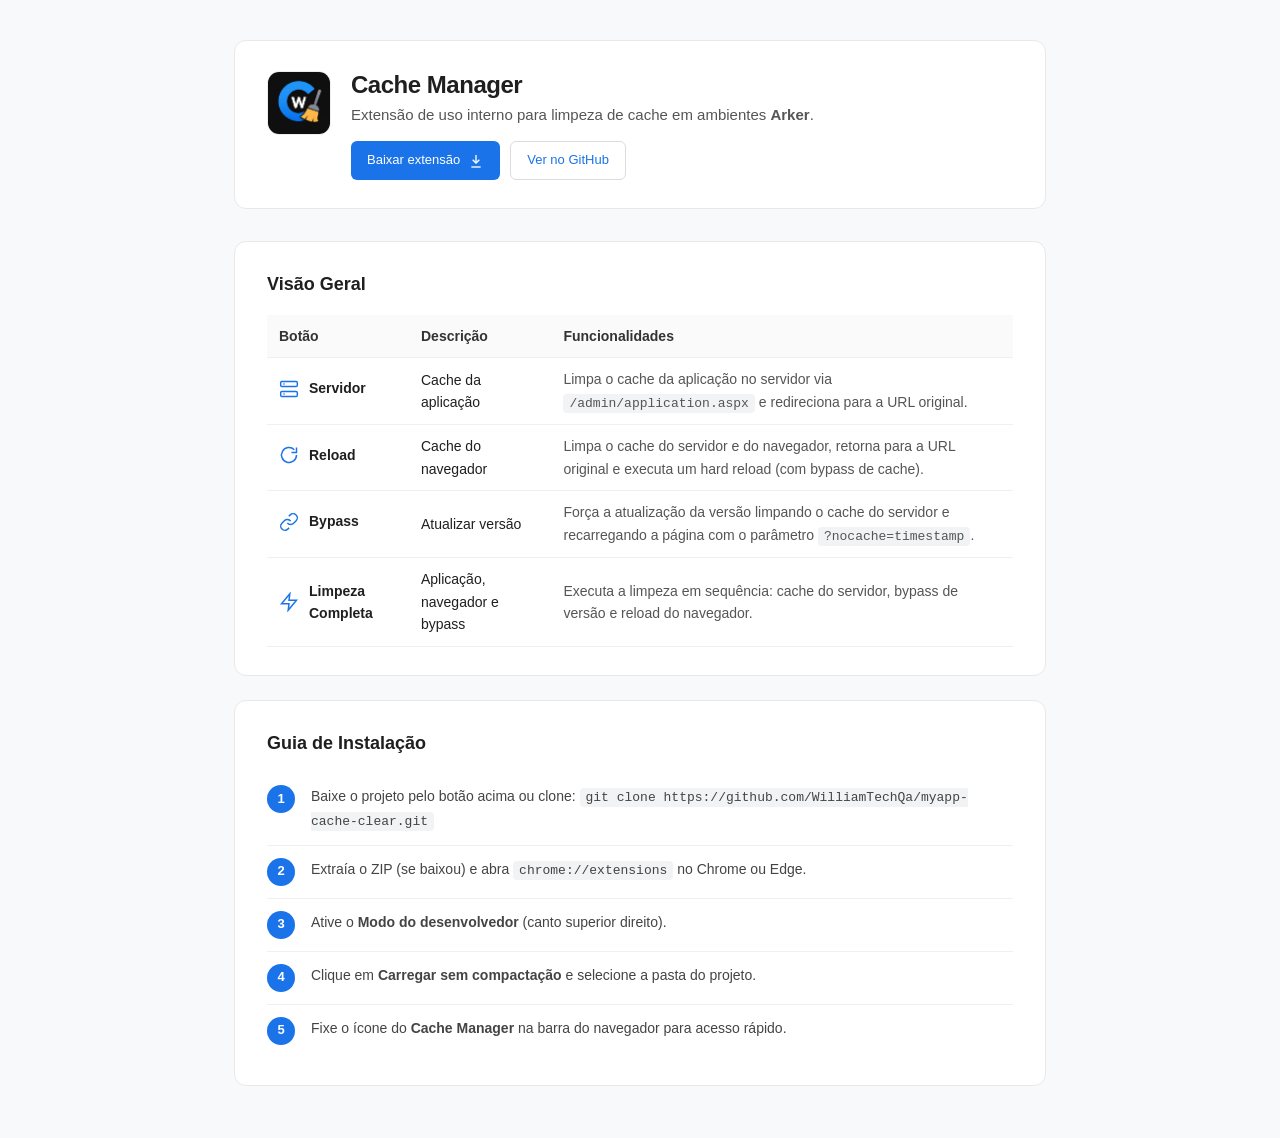
==== docs/index.html @ 43c9aff9 "feat: adiciona pasta docs com documentação do projeto" ====
<!DOCTYPE html>
<html lang="pt-BR">
<head>
  <meta charset="UTF-8">
  <meta name="viewport" content="width=device-width, initial-scale=1.0">
  <title>Cache Manager — Extensão Arker</title>
  <meta name="description" content="Extensão para limpeza de cache em ambientes Arker. Uso interno.">
  <link rel="icon" type="image/png" href="logo.png">
  <link rel="apple-touch-icon" href="logo.png">
  <style>
    * { box-sizing: border-box; margin: 0; padding: 0; }

    body {
      font-family: "Segoe UI", Roboto, Helvetica, Arial, sans-serif;
      color: #1f1f1f;
      background: #f8f9fa;
      line-height: 1.6;
      -webkit-font-smoothing: antialiased;
    }

    a { color: #1a73e8; text-decoration: none; }
    a:hover { text-decoration: underline; }

    .container {
      max-width: 860px;
      margin: 0 auto;
      padding: 40px 24px 32px;
    }

    /* Hero */
    .hero {
      display: flex;
      align-items: flex-start;
      gap: 20px;
      background: #fff;
      border: 1px solid #e8e8e8;
      border-radius: 12px;
      padding: 28px 32px;
      margin-bottom: 32px;
    }

    .hero-logo {
      width: 64px;
      height: 64px;
      border-radius: 12px;
      object-fit: contain;
      flex-shrink: 0;
      border: 1px solid #eee;
      margin-top: 2px;
    }

    .hero-content {
      flex: 1;
      min-width: 0;
    }

    .hero-text {
      margin-bottom: 16px;
    }

    .hero-text h1 {
      font-size: clamp(18px, 4.5vw, 24px);
      font-weight: 600;
      margin: 0 0 4px;
      line-height: 1.3;
      letter-spacing: -0.02em;
    }

    .hero-text p {
      color: #555;
      font-size: 15px;
      margin: 0;
      line-height: 1.4;
    }

    .hero-actions {
      display: flex;
      flex-wrap: wrap;
      gap: 10px;
    }

    .btn {
      display: inline-flex;
      align-items: center;
      justify-content: center;
      gap: 8px;
      padding: 8px 16px;
      border-radius: 6px;
      font-size: 13px;
      font-weight: 500;
      cursor: pointer;
      border: none;
      transition: background 0.15s;
    }

    .btn-icon-inline {
      display: inline-flex;
      width: 16px;
      height: 16px;
      flex-shrink: 0;
    }

    .btn-icon-inline svg {
      width: 16px;
      height: 16px;
    }

    .btn-primary {
      background: #1a73e8;
      color: #fff;
    }

    .btn-primary:hover {
      background: #1557b0;
      text-decoration: none;
    }

    .btn-secondary {
      background: #fff;
      color: #1a73e8;
      border: 1px solid #dadce0;
    }

    .btn-secondary:hover {
      background: #f8f9fa;
      text-decoration: none;
    }

    /* Sections */
    section {
      background: #fff;
      border: 1px solid #e8e8e8;
      border-radius: 12px;
      padding: 28px 32px;
      margin-bottom: 24px;
    }

    section h2 {
      font-size: 18px;
      font-weight: 600;
      margin-bottom: 16px;
      color: #1f1f1f;
    }

    section p {
      font-size: 14px;
      color: #555;
      line-height: 1.6;
      margin-bottom: 20px;
    }

    section code {
      background: #f1f3f4;
      padding: 2px 6px;
      border-radius: 4px;
      font-size: 13px;
    }

    /* Steps */
    .steps {
      list-style: none;
      counter-reset: step;
    }

    .steps li {
      counter-increment: step;
      display: flex;
      gap: 16px;
      padding: 12px 0;
      border-bottom: 1px solid #f0f0f0;
      font-size: 14px;
      color: #444;
    }

    .steps li:last-child { border-bottom: none; }

    .steps li::before {
      content: counter(step);
      display: flex;
      align-items: center;
      justify-content: center;
      min-width: 28px;
      height: 28px;
      background: #1a73e8;
      color: #fff;
      border-radius: 50%;
      font-size: 13px;
      font-weight: 600;
      flex-shrink: 0;
    }

    .steps code {
      background: #f1f3f4;
      padding: 2px 6px;
      border-radius: 4px;
      font-size: 13px;
    }

    /* Guide table */
    .guide {
      width: 100%;
      border-collapse: collapse;
      font-size: 14px;
    }

    .guide th,
    .guide td {
      text-align: left;
      padding: 10px 12px;
      border-bottom: 1px solid #f0f0f0;
    }

    .guide th {
      font-weight: 600;
      color: #333;
      background: #fafafa;
    }

    .guide td:last-child { color: #555; }

    .btn-cell {
      display: inline-flex;
      align-items: center;
      gap: 10px;
    }

    .btn-icon {
      display: inline-flex;
      align-items: center;
      justify-content: center;
      width: 20px;
      height: 20px;
      flex-shrink: 0;
      color: #1a73e8;
    }

    .btn-icon svg {
      width: 20px;
      height: 20px;
    }

    .table-wrap {
      width: 100%;
      max-width: 100%;
    }

    .table-wrap--scroll {
      overflow-x: auto;
      -webkit-overflow-scrolling: touch;
    }

    .steps span {
      min-width: 0;
      word-wrap: break-word;
    }

    .steps code {
      word-break: break-word;
    }

    @media (min-width: 601px) {
      .hero-text h1 {
        white-space: nowrap;
      }
    }

    @media (max-width: 600px) {
      .container {
        padding: 20px 16px 40px;
      }

      .hero {
        flex-direction: column;
        padding: 20px 16px;
        gap: 16px;
        margin-bottom: 20px;
      }

      .hero-logo {
        width: 56px;
        height: 56px;
        margin-top: 0;
      }

      .hero-text {
        margin-bottom: 14px;
      }

      .hero-text h1 {
        white-space: normal;
      }

      .hero-text p {
        font-size: 14px;
      }

      .hero-actions {
        flex-direction: column;
      }

      .hero-actions .btn {
        display: block;
        width: 100%;
        text-align: center;
      }

      section {
        padding: 20px 16px;
        margin-bottom: 16px;
      }

      section h2 {
        font-size: 16px;
        margin-bottom: 12px;
      }

      section p {
        font-size: 13px;
      }

      .table-wrap {
        overflow-x: visible;
      }

      .guide {
        width: 100%;
        min-width: 0;
        font-size: 13px;
      }

      .guide thead {
        display: none;
      }

      .guide tbody tr {
        display: block;
        padding: 14px 0;
        border-bottom: 1px solid #f0f0f0;
      }

      .guide tbody tr:last-child {
        border-bottom: none;
        padding-bottom: 0;
      }

      .guide tbody tr:first-child {
        padding-top: 0;
      }

      .guide td {
        display: block;
        padding: 0 0 10px;
        border-bottom: none;
        word-wrap: break-word;
      }

      .guide td:last-child {
        padding-bottom: 0;
      }

      .guide td::before {
        content: attr(data-label);
        display: block;
        font-weight: 600;
        font-size: 11px;
        color: #888;
        letter-spacing: 0.04em;
        text-transform: uppercase;
        margin-bottom: 4px;
      }

      .guide td:first-child::before {
        display: none;
      }

      .guide td:first-child {
        font-size: 15px;
        padding-bottom: 6px;
      }

      .guide td:first-child .btn-cell {
        display: flex;
      }

      .steps li {
        font-size: 13px;
        gap: 12px;
        padding: 10px 0;
      }
    }

  </style>
</head>
<body>

  <div class="container">

    <header class="hero">
      <img
        src="logo.png"
        alt="Cache Manager"
        class="hero-logo"
      >
      <div class="hero-content">
        <div class="hero-text">
          <h1>Cache Manager</h1>
          <p>Extensão de uso interno para limpeza de cache em ambientes <strong>Arker</strong>.</p>
        </div>
        <div class="hero-actions">
          <a
            href="https://github.com/WilliamTechQa/myapp-cache-clear/archive/refs/heads/main.zip"
            class="btn btn-primary"
          >
            Baixar extensão
            <span class="btn-icon-inline" aria-hidden="true">
              <svg viewBox="0 0 24 24" fill="none" stroke="currentColor" stroke-width="2">
                <path d="M12 3v12"/>
                <path d="M7 10l5 5 5-5"/>
                <path d="M5 21h14"/>
              </svg>
            </span>
          </a>
          <a
            href="https://github.com/WilliamTechQa/myapp-cache-clear"
            class="btn btn-secondary"
            target="_blank"
            rel="noopener noreferrer"
          >Ver no GitHub</a>
        </div>
      </div>
    </header>

    <section>
      <h2>Visão Geral</h2>
      <div class="table-wrap">
      <table class="guide">
        <thead>
          <tr>
            <th>Botão</th>
            <th>Descrição</th>
            <th>Funcionalidades</th>
          </tr>
        </thead>
        <tbody>
          <tr>
            <td>
              <span class="btn-cell">
                <span class="btn-icon" aria-hidden="true">
                  <svg viewBox="0 0 24 24" fill="none" stroke="currentColor" stroke-width="1.75">
                    <rect x="2" y="3" width="20" height="6" rx="1.5"/>
                    <rect x="2" y="15" width="20" height="6" rx="1.5"/>
                    <circle cx="6" cy="6" r="1" fill="currentColor" stroke="none"/>
                    <circle cx="6" cy="18" r="1" fill="currentColor" stroke="none"/>
                  </svg>
                </span>
                <strong>Servidor</strong>
              </span>
            </td>
            <td data-label="Descrição">Cache da aplicação</td>
            <td data-label="Funcionalidades">Limpa o cache da aplicação no servidor via <code>/admin/application.aspx</code> e redireciona para a URL original.</td>
          </tr>
          <tr>
            <td>
              <span class="btn-cell">
                <span class="btn-icon" aria-hidden="true">
                  <svg viewBox="0 0 24 24" fill="none" stroke="currentColor" stroke-width="1.75">
                    <path d="M21 12a9 9 0 1 1-2.64-6.36"/>
                    <path d="M21 3v6h-6"/>
                  </svg>
                </span>
                <strong>Reload</strong>
              </span>
            </td>
            <td data-label="Descrição">Cache do navegador</td>
            <td data-label="Funcionalidades">Limpa o cache do servidor e do navegador, retorna para a URL original e executa um hard reload (com bypass de cache).</td>
          </tr>
          <tr>
            <td>
              <span class="btn-cell">
                <span class="btn-icon" aria-hidden="true">
                  <svg viewBox="0 0 24 24" fill="none" stroke="currentColor" stroke-width="1.75">
                    <path d="M10 13a5 5 0 0 0 7.54.54l3-3a5 5 0 0 0-7.07-7.07l-1.72 1.71"/>
                    <path d="M14 11a5 5 0 0 0-7.54-.54l-3 3a5 5 0 0 0 7.07 7.07l1.71-1.71"/>
                  </svg>
                </span>
                <strong>Bypass</strong>
              </span>
            </td>
            <td data-label="Descrição">Atualizar versão</td>
            <td data-label="Funcionalidades">Força a atualização da versão limpando o cache do servidor e recarregando a página com o parâmetro <code>?nocache=timestamp</code>.</td>
          </tr>
          <tr>
            <td>
              <span class="btn-cell">
                <span class="btn-icon" aria-hidden="true">
                  <svg viewBox="0 0 24 24" fill="none" stroke="currentColor" stroke-width="1.75">
                    <path d="M13 2L3 14h9l-1 8 10-12h-9l1-8z"/>
                  </svg>
                </span>
                <strong>Limpeza Completa</strong>
              </span>
            </td>
            <td data-label="Descrição">Aplicação, navegador e bypass</td>
            <td data-label="Funcionalidades">Executa a limpeza em sequência: cache do servidor, bypass de versão e reload do navegador.</td>
          </tr>
        </tbody>
      </table>
      </div>
    </section>

    <section>
      <h2>Guia de Instalação</h2>
      <ol class="steps">
        <li>
          <span>Baixe o projeto pelo botão acima ou clone:
            <code>git clone https://github.com/WilliamTechQa/myapp-cache-clear.git</code>
          </span>
        </li>
        <li>
          <span>Extraía o ZIP (se baixou) e abra <code>chrome://extensions</code> no Chrome ou Edge.</span>
        </li>
        <li>
          <span>Ative o <strong>Modo do desenvolvedor</strong> (canto superior direito).</span>
        </li>
        <li>
          <span>Clique em <strong>Carregar sem compactação</strong> e selecione a pasta do projeto.</span>
        </li>
        <li>
          <span>Fixe o ícone do <strong>Cache Manager</strong> na barra do navegador para acesso rápido.</span>
        </li>
      </ol>
    </section>

  </div>

</body>
</html>
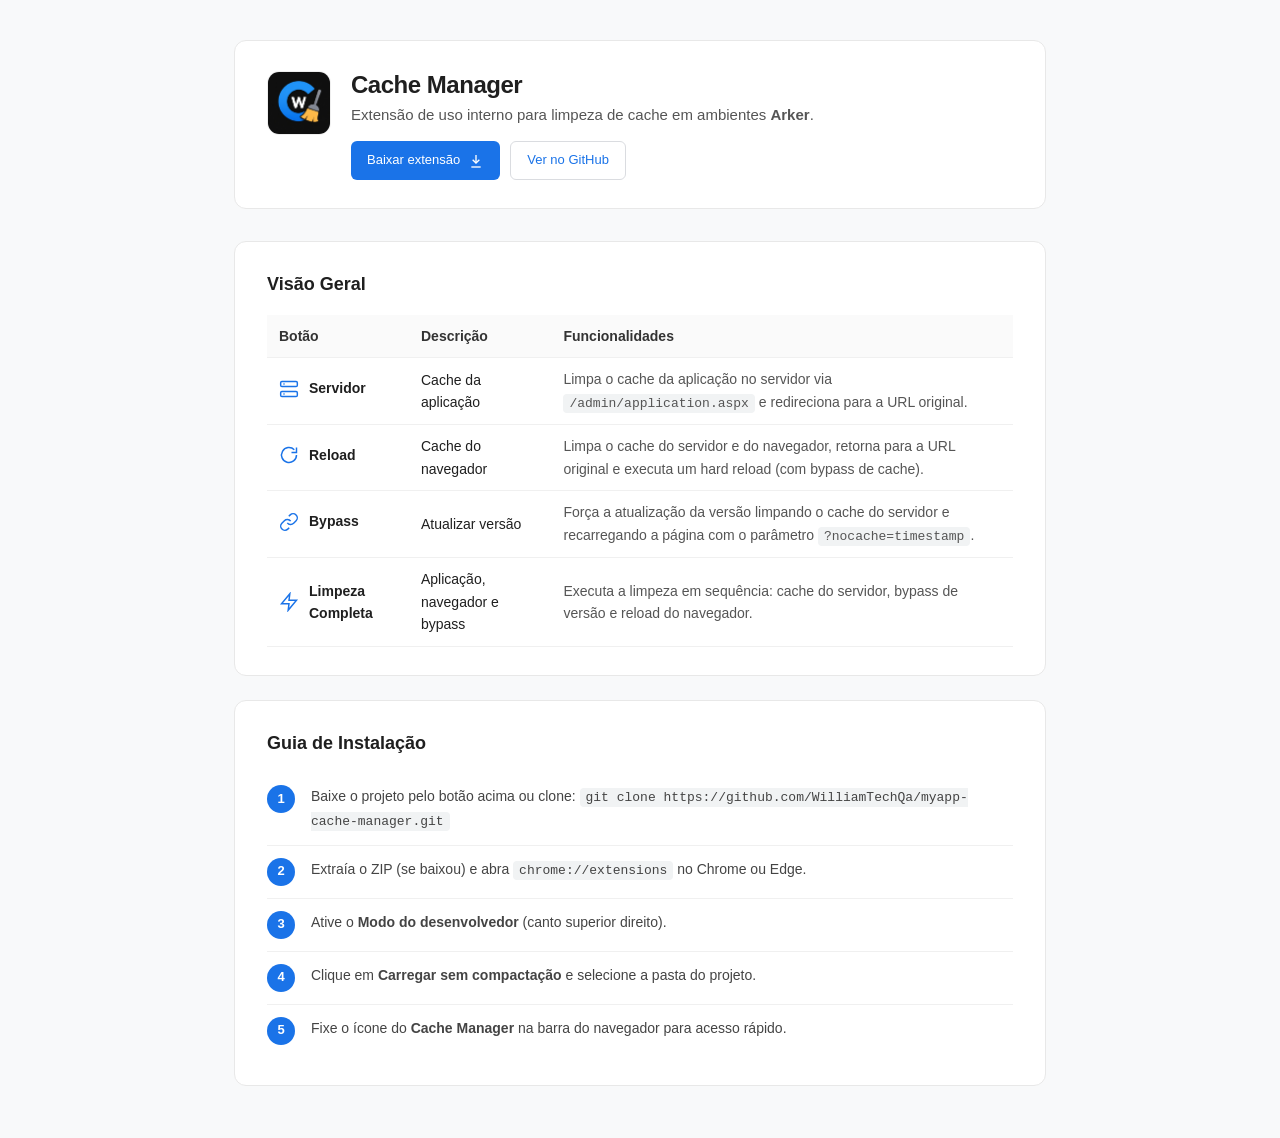
==== commit b91ce5f0: "feat: atualiza arquivos do cache manager" ====
--- a/docs/index.html
+++ b/docs/index.html
@@ -408,7 +408,7 @@
         </div>
         <div class="hero-actions">
           <a
-            href="https://github.com/WilliamTechQa/myapp-cache-clear/archive/refs/heads/main.zip"
+            href="https://github.com/WilliamTechQa/myapp-cache-manager/archive/refs/heads/main.zip"
             class="btn btn-primary"
           >
             Baixar extensão
@@ -421,7 +421,7 @@
             </span>
           </a>
           <a
-            href="https://github.com/WilliamTechQa/myapp-cache-clear"
+            href="https://github.com/WilliamTechQa/myapp-cache-manager"
             class="btn btn-secondary"
             target="_blank"
             rel="noopener noreferrer"
@@ -513,7 +513,7 @@
       <ol class="steps">
         <li>
           <span>Baixe o projeto pelo botão acima ou clone:
-            <code>git clone https://github.com/WilliamTechQa/myapp-cache-clear.git</code>
+            <code>git clone https://github.com/WilliamTechQa/myapp-cache-manager.git</code>
           </span>
         </li>
         <li>
